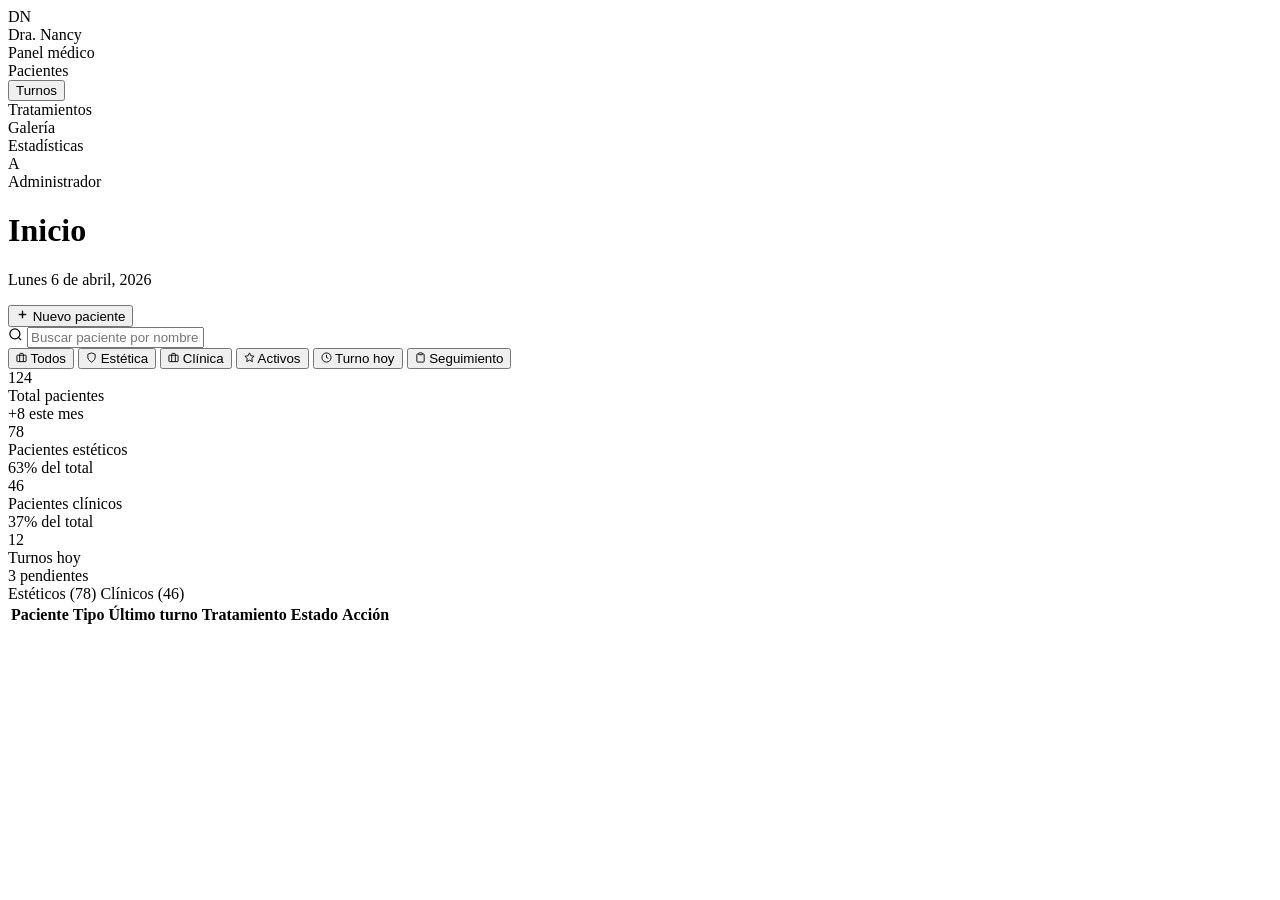
==== sistema_gestion/src/view/pages/dashboard.html @ cba055b1 "Add dashboard.html page to the project" ====
<!DOCTYPE html>
<html lang="es">
<head>
  <meta charset="UTF-8">
  <meta name="viewport" content="width=device-width, initial-scale=1.0">
  <title>Dashboard — Panel Médico</title>
  <link rel="preconnect" href="https://fonts.googleapis.com">
  <link href="https://fonts.googleapis.com/css2?family=Montserrat:wght@300;400;500;600&family=Cormorant+Garamond:ital,wght@0,300;1,300&display=swap" rel="stylesheet">
  <link rel="stylesheet" href="../../css/estilos.css">
  <script src="../../js/dashboard.js" defer></script>
</head>
<body class="dashboard-page">

<div class="dashboard-container">
  <aside class="sidebar">
    <div class="sidebar-top">
      <div class="sidebar-avatar">DN</div>
      <div class="sidebar-name">Dra. Nancy</div>
      <div class="sidebar-role">Panel médico</div>
    </div>

    <nav class="nav-section">
      <div class="nav-item" >
        <span class="nav-dot nav-dot-gold"></span>
        Pacientes
      </div>
      <button class="nav-item" onclick="window.location.href='turnos.html'">
        <span class="nav-dot"></span>
        Turnos
      </button>
      <div class="nav-item">
        <span class="nav-dot"></span>
        Tratamientos
      </div>
      <div class="nav-item">
        <span class="nav-dot"></span>
        Galería
      </div>
      <div class="nav-item">
        <span class="nav-dot"></span>
        Estadísticas
      </div>
    </nav>

    <div class="sidebar-footer">
      <div class="sidebar-user">
        <div class="sidebar-user-avatar">A</div>
        <span class="sidebar-user-name">Administrador</span>
      </div>
    </div>
  </aside>

  <main class="main">
    <div class="topbar">
      <div class="topbar-left">
        <h1>Inicio</h1>
        <p>Lunes 6 de abril, 2026</p>
      </div>
      <div class="topbar-right">
        <button class="btn-new" onclick="window.location.href='nueva-consulta.html'">
          <svg width="13" height="13" viewBox="0 0 24 24" fill="none" stroke="currentColor" stroke-width="2.5"><line x1="12" y1="5" x2="12" y2="19"/><line x1="5" y1="12" x2="19" y2="12"/></svg>
          Nuevo paciente
        </button>
      </div>
    </div>

    <div class="content">
      <div class="bottom-section">
        <div class="bottom-search">
          <svg width="15" height="15" viewBox="0 0 24 24" fill="none" stroke="currentColor" stroke-width="2"><circle cx="11" cy="11" r="8"/><line x1="21" y1="21" x2="16.65" y2="16.65"/></svg>
          <input type="text" id="searchInput" placeholder="Buscar paciente por nombre...">
        </div>
        <div class="filter-bar">
          <button class="filter-btn active">
            <svg width="11" height="11" viewBox="0 0 24 24" fill="none" stroke="currentColor" stroke-width="2"><rect x="2" y="7" width="20" height="14" rx="1"/><path d="M16 21V5a2 2 0 00-2-2h-4a2 2 0 00-2 2v16"/></svg>
            Todos
          </button>
          <button class="filter-btn">
            <svg width="11" height="11" viewBox="0 0 24 24" fill="none" stroke="currentColor" stroke-width="2"><path d="M12 22s8-4 8-10V5l-8-3-8 3v7c0 6 8 10 8 10z"/></svg>
            Estética
          </button>
          <button class="filter-btn">
            <svg width="11" height="11" viewBox="0 0 24 24" fill="none" stroke="currentColor" stroke-width="2"><rect x="2" y="7" width="20" height="14" rx="1"/><path d="M16 21V5a2 2 0 00-2-2h-4a2 2 0 00-2 2v16"/></svg>
            Clínica
          </button>
          <button class="filter-btn">
            <svg width="11" height="11" viewBox="0 0 24 24" fill="none" stroke="currentColor" stroke-width="2"><polygon points="12 2 15.09 8.26 22 9.27 17 14.14 18.18 21.02 12 17.77 5.82 21.02 7 14.14 2 9.27 8.91 8.26 12 2"/></svg>
            Activos
          </button>
          <button class="filter-btn">
            <svg width="11" height="11" viewBox="0 0 24 24" fill="none" stroke="currentColor" stroke-width="2"><circle cx="12" cy="12" r="10"/><polyline points="12 6 12 12 16 14"/></svg>
            Turno hoy
          </button>
          <button class="filter-btn">
            <svg width="11" height="11" viewBox="0 0 24 24" fill="none" stroke="currentColor" stroke-width="2"><path d="M16 4h2a2 2 0 0 1 2 2v14a2 2 0 0 1-2 2H6a2 2 0 0 1-2-2V6a2 2 0 0 1 2-2h2"/><rect x="8" y="2" width="8" height="4" rx="1" ry="1"/></svg>
            Seguimiento
          </button>
        </div>
      </div>

      <div class="stats-grid">
        <div class="stat-card">
          <div class="stat-num">124</div>
          <div class="stat-label">Total pacientes</div>
          <span class="stat-badge badge-rosa">+8 este mes</span>
        </div>
        <div class="stat-card">
          <div class="stat-num" style="color:var(--rosa-mid);">78</div>
          <div class="stat-label">Pacientes estéticos</div>
          <span class="stat-badge badge-rosa">63% del total</span>
        </div>
        <div class="stat-card">
          <div class="stat-num">46</div>
          <div class="stat-label">Pacientes clínicos</div>
          <span class="stat-badge badge-dorado">37% del total</span>
        </div>
        <div class="stat-card">
          <div class="stat-num">12</div>
          <div class="stat-label">Turnos hoy</div>
          <span class="stat-badge badge-rosa">3 pendientes</span>
        </div>
      </div>

      <div class="table-card">
        <div class="table-header">
          <div class="tab-group">
            <span class="tab active-rosa">Estéticos (78)</span>
            <span class="tab active-dorado">Clínicos (46)</span>
          </div>
        </div>

        <table>
          <thead>
            <tr>
              <th>Paciente</th>
              <th>Tipo</th>
              <th>Último turno</th>
              <th>Tratamiento</th>
              <th>Estado</th>
              <th>Acción</th>
            </tr>
          </thead>
          <tbody id="patientTableBody">
            <!-- Renderizado dinámico vía dashboard.js -->
          </tbody>
        </table>
        <div id="pagination" class="pagination-container"></div>
      </div>
    </div>
  </main>
</div>

</body>
</html>
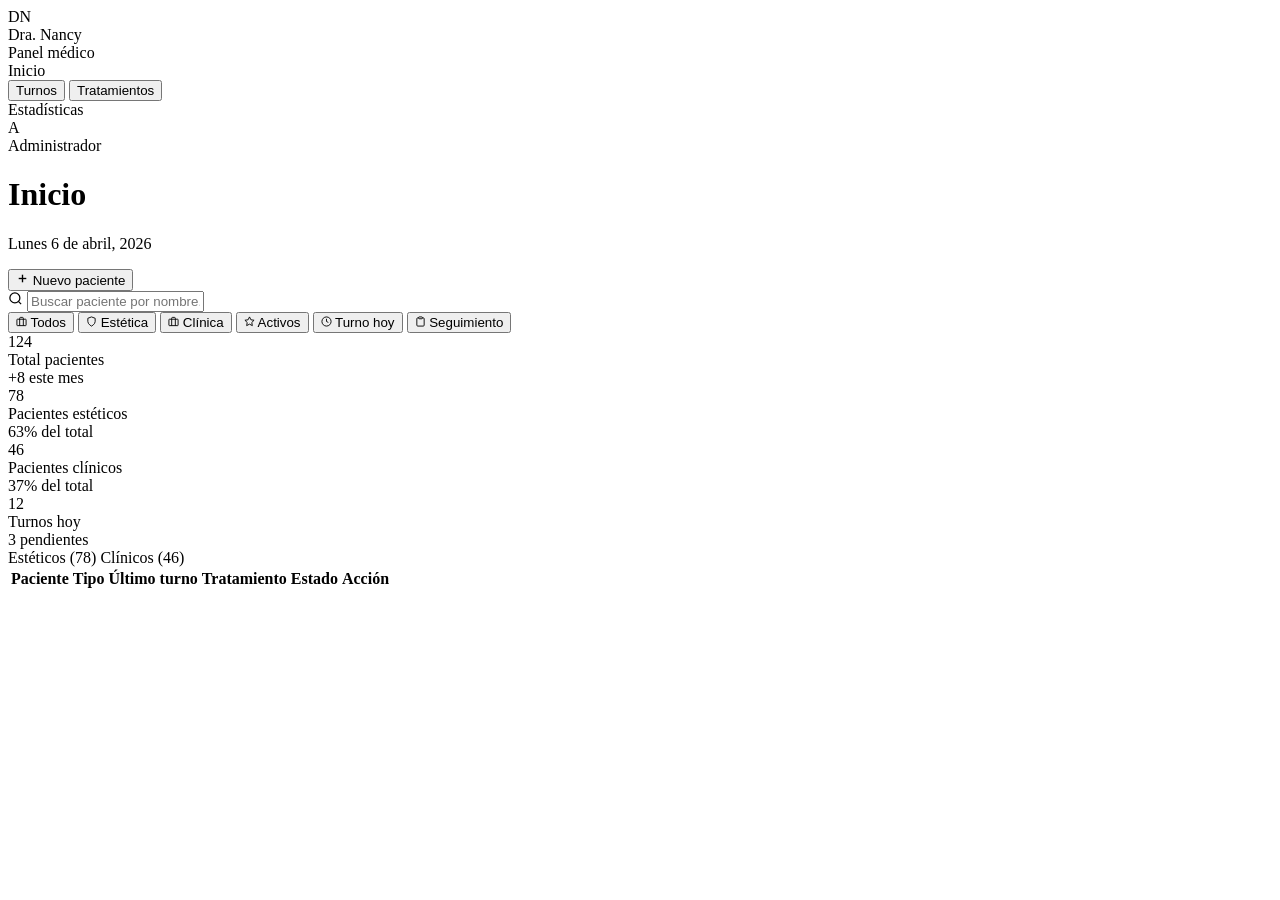
==== commit f8ab82c0: "feat: nueva ventana de tratamientos.html" ====
--- a/sistema_gestion/src/view/pages/dashboard.html
+++ b/sistema_gestion/src/view/pages/dashboard.html
@@ -6,8 +6,8 @@
   <title>Dashboard — Panel Médico</title>
   <link rel="preconnect" href="https://fonts.googleapis.com">
   <link href="https://fonts.googleapis.com/css2?family=Montserrat:wght@300;400;500;600&family=Cormorant+Garamond:ital,wght@0,300;1,300&display=swap" rel="stylesheet">
-  <link rel="stylesheet" href="../../css/estilos.css">
-  <script src="../../js/dashboard.js" defer></script>
+  <link rel="stylesheet" href="/css/estilos.css">
+  <script src="/js/dashboard.js" defer></script>
 </head>
 <body class="dashboard-page">
 
@@ -20,22 +20,22 @@
     </div>
 
     <nav class="nav-section">
-      <div class="nav-item" >
+      <div class="nav-item active">
         <span class="nav-dot nav-dot-gold"></span>
+        Inicio
+      </div>
+      <!-- <button class="nav-item" onclick="window.location.href='pacientes.html'">
+        <span class="nav-dot"></span>
         Pacientes
-      </div>
+      </button> -->
       <button class="nav-item" onclick="window.location.href='turnos.html'">
         <span class="nav-dot"></span>
         Turnos
       </button>
-      <div class="nav-item">
+      <button class="nav-item" onclick="window.location.href='tratamiento.html'">
         <span class="nav-dot"></span>
         Tratamientos
-      </div>
-      <div class="nav-item">
-        <span class="nav-dot"></span>
-        Galería
-      </div>
+      </button>
       <div class="nav-item">
         <span class="nav-dot"></span>
         Estadísticas
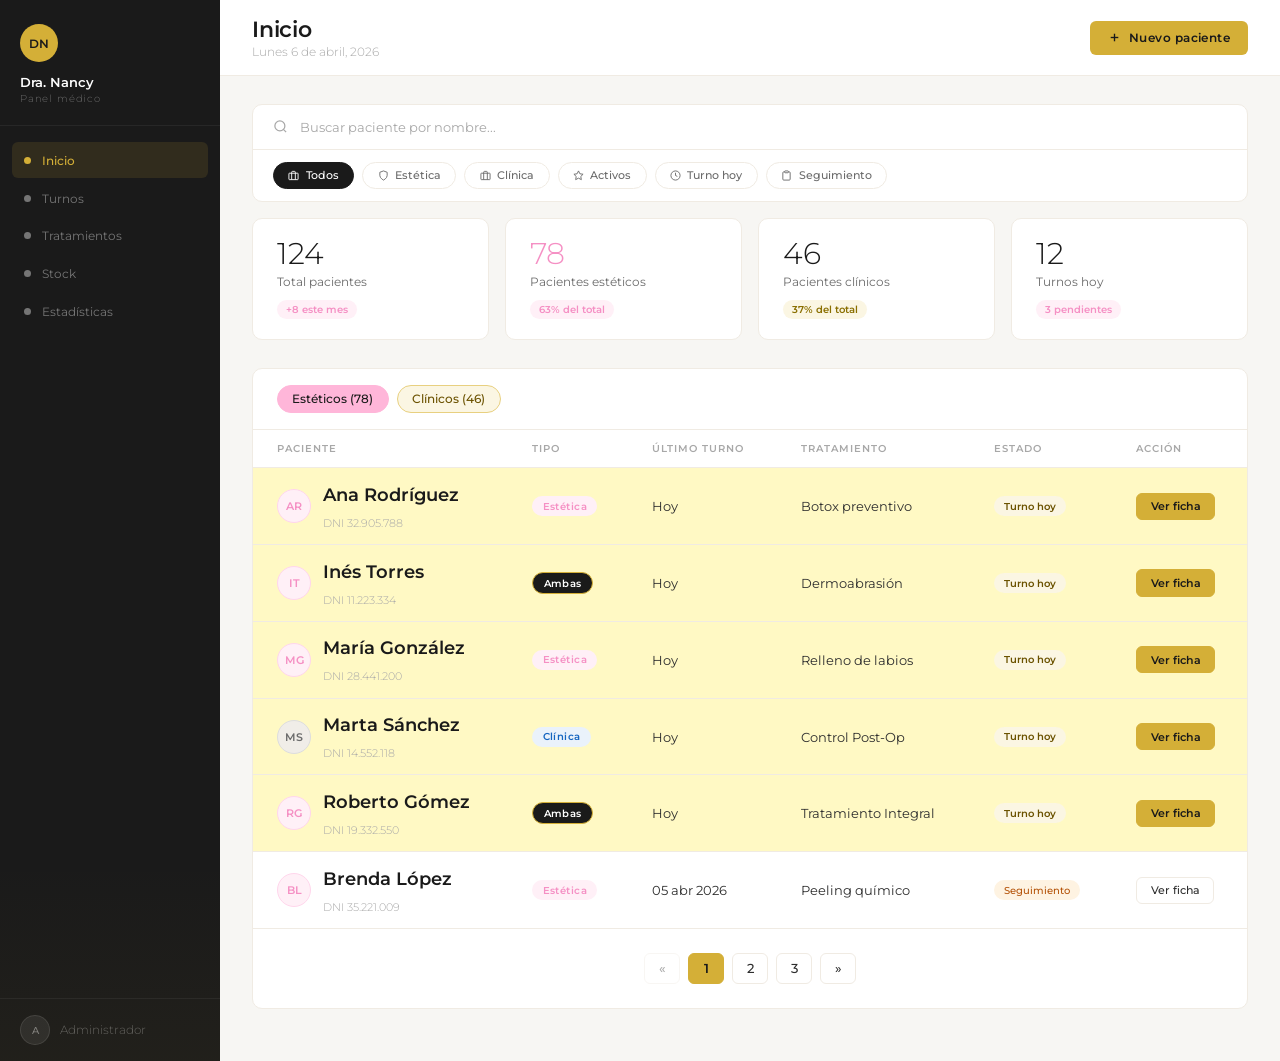
==== commit 8b35166b: "feat: nueva pagina stock y cambios menores" ====
--- a/sistema_gestion/src/view/pages/dashboard.html
+++ b/sistema_gestion/src/view/pages/dashboard.html
@@ -6,8 +6,8 @@
   <title>Dashboard — Panel Médico</title>
   <link rel="preconnect" href="https://fonts.googleapis.com">
   <link href="https://fonts.googleapis.com/css2?family=Montserrat:wght@300;400;500;600&family=Cormorant+Garamond:ital,wght@0,300;1,300&display=swap" rel="stylesheet">
-  <link rel="stylesheet" href="/css/estilos.css">
-  <script src="/js/dashboard.js" defer></script>
+  <link rel="stylesheet" href="../../../css/estilos.css">
+  <script src="../../../js/dashboard.js" defer></script>
 </head>
 <body class="dashboard-page">
 
@@ -35,6 +35,10 @@
       <button class="nav-item" onclick="window.location.href='tratamiento.html'">
         <span class="nav-dot"></span>
         Tratamientos
+      </button>
+      <button class="nav-item" onclick="window.location.href='stock.html'">
+        <span class="nav-dot"></span>
+        Stock
       </button>
       <div class="nav-item">
         <span class="nav-dot"></span>
--- a/sistema_gestion/css/estilos.css
+++ b/sistema_gestion/css/estilos.css
@@ -0,0 +1,1037 @@
+:root {
+  --rosa:#FFB6D9; --rosa-light:#FFD6EC; --rosa-pale:#FFF0F7; --rosa-mid:#F590C4;
+  --dorado:#D4AF37; --dorado-light:#E8D080; --dorado-pale:#FBF6E3;
+  --negro:#1A1A1A; --negro-mid:#2E2E2E;
+  --gris:#6B6B6B; --gris-light:#A8A8A8; --gris-bg:#F7F6F3;
+  --blanco:#FFFFFF; --crema:#FDFAF6; --borde:#F0EBE3; --borde-gris:#E8E4DF;
+  --mont:'Montserrat',sans-serif; --serif:'Cormorant Garamond',Georgia,serif;
+}
+*,*::before,*::after{box-sizing:border-box;margin:0;padding:0;}
+html,body{height:100%;font-family:var(--mont);}
+body{background:var(--gris-bg);}
+
+/* ── LOGIN VIEW ── */
+body.login-page{background:var(--blanco);}
+.login-container{display:flex;flex-direction:row;height:100vh;}
+.left{
+  width:42%; min-height:100vh;
+  background:var(--negro);
+  display:flex; flex-direction:column;
+  align-items:center; justify-content:center;
+  padding:3rem 3.5rem;
+  position:relative; overflow:hidden;
+}
+.left::before{
+  content:'';position:absolute;
+  top:-200px;right:-200px;
+  width:500px;height:500px;border-radius:50%;
+  background:radial-gradient(circle,rgba(212,175,55,0.07) 0%,transparent 70%);
+  pointer-events:none;
+}
+.left::after{
+  content:'';position:absolute;
+  bottom:-150px;left:-150px;
+  width:400px;height:400px;border-radius:50%;
+  background:radial-gradient(circle,rgba(255,182,217,0.05) 0%,transparent 70%);
+  pointer-events:none;
+}
+
+.logo-wrap{
+  width:80px;height:80px;border-radius:50%;
+  border:1.5px solid rgba(212,175,55,0.35);
+  display:flex;align-items:center;justify-content:center;
+  margin-bottom:2rem;
+  background:rgba(212,175,55,0.06);
+}
+.logo-initials{
+  font-family:var(--serif);font-size:2rem;font-weight:300;
+  color:var(--dorado);letter-spacing:0.04em;font-style:italic;
+}
+
+.left-name{
+  font-family:var(--mont);font-size:1.2rem;font-weight:600;
+  color:var(--blanco);letter-spacing:0.04em;
+  text-align:center;margin-bottom:0.6rem;
+}
+.left-sub{
+  font-size:0.65rem;font-weight:500;letter-spacing:0.28em;
+  text-transform:uppercase;color:var(--dorado);
+  text-align:center;margin-bottom:1.25rem;
+}
+.left-divider{width:40px;height:1px;background:rgba(212,175,55,0.4);margin:0 auto 2rem;}
+
+.left-desc{
+  font-size:0.82rem;font-weight:300;color:rgba(255,255,255,0.45);
+  text-align:center;line-height:1.75;max-width:280px;margin-bottom:2.5rem;
+}
+
+.feature-list{display:flex;flex-direction:column;gap:0.85rem;width:100%;max-width:280px;}
+.feature-item{
+  display:flex;align-items:center;gap:0.75rem;
+  font-size:0.76rem;font-weight:300;color:rgba(255,255,255,0.4);
+}
+.feature-dot{
+  width:6px;height:6px;border-radius:50%;
+  background:var(--dorado);flex-shrink:0;
+}
+
+.right{
+  flex:1;display:flex;align-items:center;justify-content:center;
+  padding:3rem 4rem;background:var(--blanco);
+}
+.form-wrap{width:100%;max-width:420px;}
+
+.form-title{
+  font-family:var(--mont);font-size:2.2rem;font-weight:600;
+  color:var(--negro);margin-bottom:0.5rem;letter-spacing:-0.02em;
+}
+.form-sub{
+  font-size:0.85rem;font-weight:300;color:var(--gris);
+  margin-bottom:2.5rem;line-height:1.6;
+}
+
+.field{margin-bottom:1.25rem;}
+.field label{
+  display:block;font-size:0.72rem;font-weight:600;
+  letter-spacing:0.08em;color:var(--negro-mid);
+  margin-bottom:0.5rem;text-transform:none;
+}
+.field-row{display:flex;align-items:center;justify-content:space-between;margin-bottom:0.5rem;}
+.field-row label{margin-bottom:0;}
+.field-row a{font-size:0.72rem;color:var(--dorado);text-decoration:none;font-weight:500;transition:opacity 0.2s;}
+.field-row a:hover{opacity:0.75;}
+
+.input-wrap{position:relative;}
+.input-wrap input{
+  width:100%;padding:0.85rem 1rem;
+  border:1.5px solid var(--borde);
+  background:var(--crema);
+  font-family:var(--mont);font-size:0.88rem;
+  color:var(--negro);outline:none;
+  border-radius:6px;
+  transition:border-color 0.2s,box-shadow 0.2s;
+}
+.input-wrap input:focus{
+  border-color:var(--dorado);
+  box-shadow:0 0 0 3px rgba(212,175,55,0.1);
+}
+.input-wrap input::placeholder{color:var(--gris-light);}
+.eye-btn{
+  position:absolute;right:0.85rem;top:50%;transform:translateY(-50%);
+  width:28px;height:28px;border-radius:50%;
+  background:var(--borde);border:none;cursor:pointer;
+  display:flex;align-items:center;justify-content:center;
+  color:var(--gris);transition:background 0.2s;
+}
+.eye-btn:hover{background:var(--rosa-pale);}
+
+.btn-login{
+  width:100%;padding:1rem;
+  background:var(--dorado);
+  border:none;border-radius:6px;
+  font-family:var(--mont);font-size:0.85rem;
+  font-weight:600;letter-spacing:0.1em;
+  color:var(--negro);cursor:pointer;
+  margin-top:0.5rem;
+  transition:background 0.2s,transform 0.15s,box-shadow 0.2s;
+}
+.btn-login:hover{
+  background:var(--dorado-light);
+  transform:translateY(-1px);
+  box-shadow:0 6px 20px rgba(212,175,55,0.3);
+}
+.btn-login:active{transform:translateY(0);}
+
+.form-footer{
+  text-align:center;
+  margin-top:1.5rem;
+  font-size:0.72rem;
+  color:var(--gris-light);
+  font-weight:300;
+  letter-spacing:0.04em;
+}
+.form-footer::before{
+  content:'';display:block;
+  width:20px;height:1px;background:var(--borde);
+  margin:0 auto 0.75rem;
+}
+
+@keyframes fadeUp{from{opacity:0;transform:translateY(18px);}to{opacity:1;transform:translateY(0);}}
+.logo-wrap  {animation:fadeUp 0.6s ease both;animation-delay:0.05s;}
+.left-name  {animation:fadeUp 0.6s ease both;animation-delay:0.1s;}
+.left-sub   {animation:fadeUp 0.6s ease both;animation-delay:0.15s;}
+.left-divider{animation:fadeUp 0.6s ease both;animation-delay:0.18s;}
+.left-desc  {animation:fadeUp 0.6s ease both;animation-delay:0.22s;}
+.feature-list{animation:fadeUp 0.6s ease both;animation-delay:0.28s;}
+.form-wrap  {animation:fadeUp 0.7s ease both;animation-delay:0.1s;}
+
+/* ── DASHBOARD VIEW ── */
+body.dashboard-page{background:var(--gris-bg);}
+.dashboard-container{display:flex;flex-direction:row;min-height:100vh;}
+.sidebar{
+  width:220px;min-height:100vh;
+  background:var(--negro);
+  display:flex;flex-direction:column;
+  padding:0;flex-shrink:0;
+  position:relative;overflow:hidden;
+}
+.sidebar::after{
+  content:'';position:absolute;bottom:0;left:0;right:0;height:200px;
+  background:linear-gradient(to top,rgba(212,175,55,0.04),transparent);
+  pointer-events:none;
+}
+
+.sidebar-top{
+  padding:1.5rem 1.25rem 1.25rem;
+  border-bottom:1px solid rgba(255,255,255,0.06);
+  margin-bottom:0.5rem;
+}
+.sidebar-avatar{
+  width:38px;height:38px;border-radius:50%;
+  background:var(--dorado);
+  display:flex;align-items:center;justify-content:center;
+  font-family:var(--mont);font-size:0.75rem;font-weight:600;
+  color:var(--negro);margin-bottom:0.75rem;
+  flex-shrink:0;
+}
+.sidebar-name{font-size:0.82rem;font-weight:600;color:var(--blanco);margin-bottom:0.15rem;}
+.sidebar-role{font-size:0.65rem;font-weight:300;color:rgba(255,255,255,0.35);letter-spacing:0.08em;}
+
+.nav-section{padding:0.5rem 0.75rem;flex:1;}
+.nav-item{
+  display:flex;align-items:center;gap:0.7rem;
+  width:100%;padding:0.65rem 0.75rem;
+  border-radius:6px;border:none;background:transparent;
+  font-family:var(--mont);font-size:0.78rem;font-weight:400;
+  color:rgba(255,255,255,0.4);
+  text-decoration:none;cursor:pointer;text-align:left;
+  transition:background 0.2s,color 0.2s;
+  margin-bottom:2px;
+  user-select:none;
+}
+.nav-item:hover{background:rgba(255,255,255,0.05);color:rgba(255,255,255,0.7);}
+.nav-item.active{
+  background:rgba(212,175,55,0.12);
+  color:var(--dorado);font-weight:500;
+}
+.nav-dot{width:7px;height:7px;border-radius:50%;background:currentColor;flex-shrink:0;}
+.nav-dot-gold{background:var(--dorado);}
+
+.sidebar-footer{
+  padding:1rem 1.25rem;
+  border-top:1px solid rgba(255,255,255,0.06);
+}
+.sidebar-user{display:flex;align-items:center;gap:0.65rem;}
+.sidebar-user-avatar{
+  width:30px;height:30px;border-radius:50%;
+  background:rgba(255,255,255,0.08);
+  border:1px solid rgba(255,255,255,0.1);
+  display:flex;align-items:center;justify-content:center;
+  font-size:0.62rem;font-weight:500;color:rgba(255,255,255,0.4);
+}
+.sidebar-user-name{font-size:0.72rem;color:rgba(255,255,255,0.3);font-weight:300;}
+
+.main{flex:1;display:flex;flex-direction:column;min-height:100vh;overflow:hidden;}
+
+.topbar{
+  background:var(--blanco);
+  border-bottom:1px solid var(--borde);
+  padding:1rem 2rem;
+  display:flex;align-items:center;justify-content:space-between;
+  flex-shrink:0;
+}
+.topbar-left h1{font-size:1.35rem;font-weight:600;color:var(--negro);letter-spacing:-0.01em;}
+.topbar-left p{font-size:0.75rem;font-weight:300;color:var(--gris-light);margin-top:0.15rem;}
+
+.topbar-right{display:flex;align-items:center;gap:0.75rem;}
+
+.search-wrap{
+  position:relative;display:flex;align-items:center;
+}
+.search-wrap input{
+  padding:0.55rem 1rem 0.55rem 2.25rem;
+  border:1.5px solid var(--borde);background:var(--crema);
+  font-family:var(--mont);font-size:0.78rem;color:var(--negro);
+  border-radius:6px;outline:none;width:220px;
+  transition:border-color 0.2s;
+}
+.search-wrap input:focus{border-color:var(--dorado);}
+.search-wrap input::placeholder{color:var(--gris-light);}
+.search-icon{position:absolute;left:0.75rem;color:var(--gris-light);}
+
+.btn-new{
+  display:flex;align-items:center;gap:0.5rem;
+  background:var(--dorado);color:var(--negro);
+  border:none;border-radius:6px;
+  font-family:var(--mont);font-size:0.75rem;font-weight:600;
+  padding:0.6rem 1.1rem;cursor:pointer;
+  letter-spacing:0.04em;
+  transition:background 0.2s,transform 0.15s;
+  white-space:nowrap;
+}
+.btn-new:hover{background:var(--dorado-light);transform:translateY(-1px);}
+
+.content{padding:1.75rem 2rem;flex:1;overflow-y:auto;}
+
+.stats-grid{
+  display:grid;grid-template-columns:repeat(4,1fr);
+  gap:1rem;margin-bottom:1.75rem;
+}
+.stat-card{
+  background:var(--blanco);border:1px solid var(--borde);
+  border-radius:10px;padding:1.25rem 1.5rem;
+  transition:box-shadow 0.2s;
+}
+.stat-card:hover{box-shadow:0 4px 16px rgba(26,26,26,0.07);}
+.stat-num{
+  font-family:var(--mont);font-size:1.9rem;font-weight:300;
+  color:var(--negro);line-height:1;margin-bottom:0.35rem;
+}
+.stat-label{font-size:0.72rem;font-weight:400;color:var(--gris);margin-bottom:0.6rem;}
+.stat-badge{
+  display:inline-flex;align-items:center;
+  font-size:0.62rem;font-weight:600;
+  padding:0.2rem 0.55rem;border-radius:20px;
+  white-space:nowrap;
+}
+.badge-rosa{background:var(--rosa-pale);color:var(--rosa-mid);}
+.badge-dorado{background:var(--dorado-pale);color:#8a6f00;}
+.badge-verde{background:#edf7ed;color:#2e7d32;}
+
+.table-card{
+  background:var(--blanco);border:1px solid var(--borde);
+  border-radius:10px;overflow:hidden;margin-bottom:1.5rem;
+  display: flex; flex-direction: column; min-height: 640px;
+}
+
+.table-header{
+  display:flex;align-items:center;justify-content:space-between;
+  padding:1rem 1.5rem;border-bottom:1px solid var(--borde);
+}
+.tab-group{display:flex;gap:0.5rem;}
+.tab{
+  padding:0.4rem 0.9rem;border-radius:20px;
+  font-size:0.72rem;font-weight:500;
+  cursor:pointer;transition:background 0.2s,color 0.2s;
+  border:1.5px solid transparent;
+}
+.tab.active-rosa{background:var(--rosa);color:var(--negro);border-color:var(--rosa);}
+.tab.active-dorado{background:var(--dorado-pale);color:#6b5200;border-color:var(--dorado-light);}
+.tab:not(.active-rosa):not(.active-dorado){background:var(--crema);color:var(--gris);border-color:var(--borde);}
+.tab:hover:not(.active-rosa):not(.active-dorado){background:var(--borde);}
+
+.sort-btn{
+  display:flex;align-items:center;gap:0.4rem;
+  font-size:0.72rem;color:var(--gris);
+  background:none;border:1.5px solid var(--borde);
+  border-radius:6px;padding:0.35rem 0.75rem;
+  cursor:pointer;font-family:var(--mont);
+  transition:border-color 0.2s;
+}
+.sort-btn:hover{border-color:var(--dorado);}
+
+table{width:100%;border-collapse:collapse;}
+thead tr{border-bottom:1px solid var(--borde);}
+thead th{
+  padding:0.75rem 1.5rem;
+  text-align:left;font-size:0.65rem;font-weight:600;
+  letter-spacing:0.1em;text-transform:uppercase;
+  color:var(--gris-light);
+}
+tbody tr{
+  border-bottom:1px solid var(--borde);
+  transition:background 0.15s;cursor:pointer;
+}
+tbody tr:last-child{border-bottom:none;}
+tbody tr:hover, .patient-row:hover{background:var(--crema);}
+.patient-row:focus{outline: 2px solid var(--dorado); background: var(--crema);}
+.highlight-row { background-color: #FFF9C4 !important; }
+.highlight-row:hover { background-color: #FFF176 !important; }
+td{padding:0.9rem 1.5rem;font-size:0.82rem;color:var(--negro-mid);}
+
+.patient-cell{display:flex;align-items:center;gap:0.75rem;}
+.patient-avatar{
+  width:34px;height:34px;border-radius:50%;
+  background:var(--rosa-pale);border:1.5px solid var(--rosa-light);
+  display:flex;align-items:center;justify-content:center;
+  font-size:0.68rem;font-weight:600;color:var(--rosa-mid);
+  flex-shrink:0;
+}
+.patient-avatar.gray{background:#f0ede8;border-color:#ddd;color:var(--gris);}
+.patient-name{font-weight:500;color:var(--negro);font-size:0.85rem;display:block;margin-bottom:0.1rem;}
+.patient-sub{font-size:0.7rem;color:var(--gris-light);font-weight:300;}
+
+.tipo-badge{
+  display:inline-block;padding:0.22rem 0.65rem;
+  border-radius:20px;font-size:0.65rem;font-weight:600;
+  letter-spacing:0.04em;
+}
+.tipo-estetica{background:var(--rosa-pale);color:var(--rosa-mid);}
+.tipo-clinica{background:#eaf2fb;color:#1565c0;}
+.tipo-ambas{background:var(--negro);color:var(--blanco);border:1px solid var(--dorado);}
+
+.estado-badge{
+  display:inline-block;padding:0.22rem 0.65rem;
+  border-radius:20px;font-size:0.65rem;font-weight:500;
+}
+.estado-activa{background:#edf7ed;color:#2e7d32;}
+.estado-seguimiento{background:#fef3e2;color:#b45309;}
+.estado-hoy{background:var(--dorado-pale);color:#6b5200;font-weight:600;}
+
+.btn-ver{
+  padding:0.35rem 0.85rem;border:1.5px solid var(--borde);
+  background:transparent;border-radius:6px;
+  font-family:var(--mont);font-size:0.7rem;font-weight:500;
+  color:var(--negro-mid);cursor:pointer;
+  transition:border-color 0.2s,background 0.2s;
+}
+.btn-ver:hover{border-color:var(--dorado);background:var(--dorado-pale);}
+.btn-ver.highlight{
+  background:var(--dorado);border-color:var(--dorado);
+  color:var(--negro);font-weight:600;
+}
+.btn-ver.highlight:hover{background:var(--dorado-light);}
+
+.bottom-section{
+  background:var(--blanco);border:1px solid var(--borde);
+  border-radius:10px;overflow:hidden;
+  margin-bottom:1rem;
+}
+
+.bottom-search{
+  padding:0.85rem 1.25rem;border-bottom:1px solid var(--borde);
+  display:flex;align-items:center;gap:0.75rem;
+  color:var(--gris-light);
+}
+.bottom-search input{
+  flex:1;border:none;background:transparent;
+  font-family:var(--mont);font-size:0.82rem;color:var(--negro);
+  outline:none;
+}
+.bottom-search input::placeholder{color:var(--gris-light);}
+.filter-bar{
+  padding:0.75rem 1.25rem;
+  display:flex;gap:0.5rem;
+}
+.filter-btn{
+  display:flex;align-items:center;gap:0.4rem;
+  padding:0.35rem 0.9rem;border-radius:20px;
+  font-size:0.7rem;font-weight:500;
+  cursor:pointer;border:1.5px solid var(--borde);
+  background:transparent;color:var(--gris);
+  font-family:var(--mont);
+  transition:background 0.2s,border-color 0.2s,color 0.2s;
+}
+.filter-btn.active{background:var(--negro);border-color:var(--negro);color:var(--blanco);}
+.filter-btn:not(.active):hover{border-color:var(--gris);color:var(--negro);}
+
+.pagination-container {
+  display: flex;
+  justify-content: center;
+  gap: 0.5rem;
+  padding: 1.5rem;
+  border-top: 1px solid var(--borde);
+  margin-top: auto;
+}
+.pagination-container button {
+  min-width: 36px;
+  padding: 0.4rem 0.6rem;
+  border: 1px solid var(--borde);
+  background: var(--blanco);
+  color: var(--negro-mid);
+  border-radius: 6px;
+  cursor: pointer;
+  font-family: var(--mont);
+  font-size: 0.82rem;
+  font-weight: 500;
+  transition: all 0.2s;
+}
+.pagination-container button:hover:not(:disabled) {
+  border-color: var(--dorado);
+  background: var(--dorado-pale);
+}
+.pagination-container button.active {
+  background: var(--dorado);
+  color: var(--negro);
+  border-color: var(--dorado);
+  font-weight: 600;
+}
+.pagination-container button:disabled {
+  opacity: 0.4;
+  cursor: not-allowed;
+}
+
+/* ── PATIENT VIEW ── */
+body.patient-page{background:var(--gris-bg);}
+.patient-page{flex-direction:column;}
+
+.patient-topbar{
+  background:var(--blanco);border-bottom:1px solid var(--borde);
+  padding:0.85rem 2rem;
+  display:flex;align-items:center;justify-content:space-between;
+  position:sticky;top:0;z-index:50;
+}
+.breadcrumb{display:flex;align-items:center;gap:0.5rem;font-size:0.8rem;}
+.breadcrumb a{
+  color:var(--gris);text-decoration:none;
+  display:flex;align-items:center;gap:0.35rem;
+  transition:color 0.2s;cursor:pointer;
+}
+.breadcrumb a:hover{color:var(--negro);}
+.breadcrumb-sep{color:var(--gris-light);}
+.breadcrumb-current{color:var(--negro);font-weight:500;}
+.topbar-actions{display:flex;align-items:center;gap:0.65rem;}
+.btn-edit{
+  padding:0.5rem 1rem;border:1.5px solid var(--borde);
+  background:transparent;border-radius:6px;
+  font-family:var(--mont);font-size:0.75rem;font-weight:500;
+  color:var(--negro-mid);cursor:pointer;
+  transition:border-color 0.2s,background 0.2s;
+}
+.btn-edit:hover{border-color:var(--gris);background:var(--crema);}
+.btn-turno{
+  display:flex;align-items:center;gap:0.5rem;
+  padding:0.5rem 1rem;background:var(--dorado);
+  border:none;border-radius:6px;
+  font-family:var(--mont);font-size:0.75rem;font-weight:600;
+  color:var(--negro);cursor:pointer;
+  transition:background 0.2s,transform 0.15s;
+}
+.btn-turno:hover{background:var(--dorado-light);transform:translateY(-1px);}
+
+.patient-layout{display:grid;grid-template-columns:270px 1fr;min-height:calc(100vh - 57px);}
+
+.patient-sidebar{
+  background:var(--blanco);border-right:1px solid var(--borde);
+  padding:2rem 1.5rem;
+  display:flex;flex-direction:column;gap:0;
+  overflow-y:auto;
+}
+.patient-avatar-wrap{
+  width:80px;height:80px;border-radius:50%;
+  background:var(--rosa-pale);border:2px solid var(--rosa-light);
+  display:flex;align-items:center;justify-content:center;
+  font-family:var(--mont);font-size:1.3rem;font-weight:600;
+  color:var(--rosa-mid);margin-bottom:1rem;
+}
+.patient-name{
+  font-size:1.15rem;font-weight:600;color:var(--negro);
+  margin-bottom:0.5rem;
+}
+.patient-type-badge{
+  display:inline-block;padding:0.25rem 0.75rem;
+  border-radius:20px;font-size:0.68rem;font-weight:600;
+  background:var(--rosa-pale);color:var(--rosa-mid);
+  margin-bottom:1.5rem;
+}
+
+.info-list{
+  display:flex;flex-direction:column;gap:0.75rem;
+}
+.info-row{
+  display:flex;align-items:flex-start;gap:0.5rem;
+  padding:0.6rem 0.85rem;
+  background:var(--crema);border-radius:6px;
+  border:1px solid var(--borde);
+}
+.info-key{font-size:0.7rem;color:var(--gris-light);font-weight:400;min-width:75px;flex-shrink:0;}
+.info-val{font-size:0.78rem;color:var(--negro);font-weight:500;}
+
+.patient-content{padding:1.75rem 2rem;overflow-y:auto;}
+
+.tabs{
+  display:flex;gap:0;border-bottom:2px solid var(--borde);
+  margin-bottom:1.75rem;
+}
+.tab-btn{
+  padding:0.65rem 1.25rem;
+  font-family:var(--mont);font-size:0.78rem;font-weight:500;
+  color:var(--gris);background:transparent;border:none;
+  cursor:pointer;border-bottom:2px solid transparent;
+  margin-bottom:-2px;transition:color 0.2s,border-color 0.2s;
+}
+.tab-btn.active{color:var(--negro);border-bottom-color:var(--dorado);}
+.tab-btn:hover:not(.active){color:var(--negro-mid);}
+
+.section-block{
+  background:var(--blanco);border:1px solid var(--borde);
+  border-radius:10px;padding:1.25rem 1.5rem;
+  margin-bottom:1.5rem;
+}
+.section-header{
+  display:flex;align-items:center;justify-content:space-between;
+  margin-bottom:1rem;
+}
+.section-title{font-size:0.9rem;font-weight:600;color:var(--negro);}
+.btn-link{
+  font-size:0.72rem;color:var(--dorado);font-weight:500;
+  background:none;border:none;cursor:pointer;
+  text-decoration:none;transition:opacity 0.2s;
+  font-family:var(--mont);
+}
+.btn-link:hover{opacity:0.7;}
+.notas-text{font-size:0.82rem;color:var(--gris);line-height:1.75;font-weight:300;}
+
+.gallery-grid{display:grid;grid-template-columns:1fr 1fr;gap:1rem;}
+.gallery-item{border-radius:8px;overflow:hidden;border:1px solid var(--borde);}
+.gallery-photos{display:grid;grid-template-columns:1fr 1fr;height:140px;}
+.gallery-photo{
+  background:var(--gris-bg);
+  display:flex;align-items:center;justify-content:center;
+  overflow:hidden;
+}
+.gallery-photo img{width:100%;height:100%;object-fit:cover;}
+.gallery-photo-placeholder{
+  display:flex;flex-direction:column;align-items:center;justify-content:center;
+  gap:0.4rem;color:var(--gris-light);font-size:0.65rem;letter-spacing:0.08em;
+  text-transform:uppercase;
+}
+.gallery-caption{
+  padding:0.6rem 0.85rem;border-top:1px solid var(--borde);
+}
+.gallery-caption-title{font-size:0.78rem;font-weight:600;color:var(--negro);}
+.gallery-caption-date{font-size:0.68rem;color:var(--gris-light);margin-top:0.1rem;}
+
+.historial-header{
+  display:flex;align-items:center;justify-content:space-between;
+  margin-bottom:1rem;
+}
+.historial-count{font-size:0.72rem;color:var(--gris-light);font-weight:300;}
+.historial-item{
+  display:flex;align-items:center;justify-content:space-between;
+  padding:0.75rem 0;border-bottom:1px solid var(--borde);
+}
+.historial-item:last-child{border-bottom:none;}
+.historial-dot{
+  width:8px;height:8px;border-radius:50%;
+  background:var(--dorado);flex-shrink:0;margin-right:0.85rem;
+}
+.historial-name{font-size:0.82rem;font-weight:500;color:var(--negro);}
+.historial-meta{font-size:0.7rem;color:var(--gris-light);margin-top:0.1rem;}
+.historial-estado{
+  padding:0.2rem 0.6rem;border-radius:20px;
+  font-size:0.62rem;font-weight:600;
+  background:#edf7ed;color:#2e7d32;
+}
+
+.historia-header{
+  display:flex;align-items:center;gap:0.5rem;
+}
+.historia-icon{color:var(--dorado);}
+.consulta-entry{
+  border:1px solid var(--borde);border-radius:8px;
+  overflow:hidden;margin-bottom:1rem;
+}
+.consulta-date-bar{
+  padding:0.6rem 1rem;
+  display:flex;align-items:center;justify-content:space-between;
+  border-bottom:1px solid var(--borde);
+  background:var(--crema);
+}
+.consulta-date{
+  display:flex;align-items:center;gap:0.5rem;
+  font-size:0.78rem;font-weight:600;color:var(--negro);
+}
+.consulta-dx{font-size:0.72rem;color:var(--rosa-mid);font-weight:500;}
+.consulta-dx-dorado{color:var(--dorado);}
+.consulta-body{padding:1rem;}
+.consulta-field{
+  font-size:0.78rem;color:var(--gris);
+  margin-bottom:0.35rem;line-height:1.5;
+}
+.consulta-field strong{color:var(--negro-mid);font-weight:500;}
+.consulta-photos{
+  display:flex;gap:0.5rem;margin-top:0.85rem;
+}
+.consulta-photo{
+  width:68px;height:68px;border-radius:6px;
+  background:var(--gris-bg);border:1px solid var(--borde);
+  overflow:hidden;flex-shrink:0;
+}
+.consulta-photo img{width:100%;height:100%;object-fit:cover;}
+
+/* ── CONSULTA VIEW ── */
+body.consulta-page{background:var(--gris-bg);}
+
+.consulta-topbar{
+  background:var(--blanco);border-bottom:1px solid var(--borde);
+  padding:0.85rem 2rem;
+  display:flex;align-items:center;justify-content:center;
+  position:sticky;top:0;z-index:50;
+}
+.back-btn{
+  position:absolute;left:2rem;
+  display:flex;align-items:center;gap:0.4rem;
+  font-size:0.78rem;color:var(--gris);
+  background:none;border:none;cursor:pointer;
+  font-family:var(--mont);
+  transition:color 0.2s;
+  text-decoration:none;
+}
+.back-btn:hover{color:var(--negro);}
+.topbar-title{font-size:0.9rem;font-weight:600;color:var(--negro);letter-spacing:0.02em;}
+.topbar-title span{
+  display:block;width:30px;height:1.5px;
+  background:var(--dorado);margin:4px auto 0;
+}
+
+.consulta-content{
+  max-width:900px;margin:0 auto;
+  padding:2rem 2rem 4rem;
+}
+
+.patient-chip{
+  display:flex;align-items:center;gap:1rem;
+  background:var(--blanco);border:1px solid var(--borde);
+  border-radius:10px;padding:1rem 1.25rem;
+  margin-bottom:2rem;
+}
+.patient-chip-avatar{
+  width:48px;height:48px;border-radius:50%;
+  background:var(--rosa-pale);border:2px solid var(--rosa-light);
+  display:flex;align-items:center;justify-content:center;
+  font-size:0.9rem;font-weight:600;color:var(--rosa-mid);
+  flex-shrink:0;
+}
+.patient-chip-name{font-size:0.95rem;font-weight:600;color:var(--negro);}
+.patient-chip-sub{font-size:0.72rem;color:var(--gris-light);margin-top:0.15rem;font-weight:300;}
+
+.form-section{margin-bottom:2rem;}
+.form-section-title{
+  font-size:0.72rem;font-weight:600;letter-spacing:0.1em;
+  text-transform:uppercase;color:var(--negro-mid);
+  margin-bottom:0.85rem;
+}
+
+.tipo-grid{display:grid;grid-template-columns:1fr 1fr;gap:0.75rem;}
+.tipo-option{
+  display:flex;align-items:center;gap:0.85rem;
+  padding:1rem 1.25rem;
+  border:2px solid var(--borde);border-radius:8px;
+  cursor:pointer;background:var(--blanco);
+  transition:border-color 0.2s,background 0.2s;
+  user-select:none;
+}
+.tipo-option:hover{border-color:var(--borde-gris);background:var(--crema);}
+.tipo-option.selected-dorado{
+  border-color:var(--dorado);
+  background:var(--dorado-pale);
+}
+.tipo-option.selected-rosa{
+  border-color:var(--rosa);
+  background:var(--rosa-pale);
+}
+.tipo-icon{
+  width:34px;height:34px;border-radius:6px;flex-shrink:0;
+  display:flex;align-items:center;justify-content:center;
+}
+.tipo-icon-dorado{background:rgba(212,175,55,0.12);color:var(--dorado);}
+.tipo-icon-rosa{background:rgba(255,182,217,0.2);color:var(--rosa-mid);}
+.tipo-label{font-size:0.85rem;font-weight:600;color:var(--negro);}
+.tipo-sub{font-size:0.7rem;color:var(--gris-light);font-weight:300;margin-top:0.1rem;}
+
+.fields-grid{display:flex;flex-direction:column;gap:1.1rem;}
+.form-field{display:flex;flex-direction:column;gap:0.45rem;}
+.form-field label{
+  font-size:0.72rem;font-weight:600;
+  color:var(--negro-mid);letter-spacing:0.06em;
+}
+.form-field input,.form-field textarea{
+  padding:0.8rem 1rem;
+  border:1.5px solid var(--borde);
+  background:var(--crema);
+  font-family:var(--mont);font-size:0.85rem;
+  color:var(--negro);outline:none;border-radius:7px;
+  transition:border-color 0.2s,box-shadow 0.2s;
+  resize:none;
+}
+.form-field input:focus,.form-field textarea:focus{
+  border-color:var(--dorado);
+  box-shadow:0 0 0 3px rgba(212,175,55,0.1);
+  background:var(--blanco);
+}
+.form-field input::placeholder,.form-field textarea::placeholder{color:var(--gris-light);}
+.form-field textarea{height:90px;line-height:1.6;}
+
+.upload-zone{
+  border:2px dashed var(--rosa-light);
+  border-radius:10px;background:var(--rosa-pale);
+  padding:2.5rem 1.5rem;
+  display:flex;flex-direction:column;align-items:center;justify-content:center;
+  gap:0.6rem;cursor:pointer;
+  transition:border-color 0.2s,background 0.2s;
+  min-height:120px;
+}
+.upload-zone:hover{border-color:var(--rosa);background:#fff5fa;}
+.upload-icon{color:var(--rosa-mid);}
+.upload-text{font-size:0.82rem;color:var(--gris);font-weight:300;}
+.upload-text strong{color:var(--rosa-mid);font-weight:500;}
+
+.photo-previews{display:flex;gap:0.6rem;margin-top:0.85rem;flex-wrap:wrap;}
+.photo-thumb{
+  width:72px;height:72px;border-radius:8px;
+  border:1.5px solid var(--borde);
+  overflow:hidden;flex-shrink:0;
+  position:relative;
+}
+.photo-thumb-inner{
+  width:100%;height:100%;
+  display:flex;align-items:center;justify-content:center;
+  position:relative;
+}
+
+.form-actions{
+  display:flex;align-items:center;justify-content:flex-end;
+  gap:0.75rem;
+  padding-top:1.5rem;
+  border-top:1px solid var(--borde);
+  margin-top:0.5rem;
+}
+.btn-cancel{
+  padding:0.7rem 1.4rem;border:1.5px solid var(--borde);
+  background:transparent;border-radius:7px;
+  font-family:var(--mont);font-size:0.78rem;font-weight:500;
+  color:var(--gris);cursor:pointer;
+  transition:border-color 0.2s,color 0.2s;
+}
+.btn-cancel:hover{border-color:var(--gris);color:var(--negro);}
+.btn-save{
+  padding:0.7rem 1.75rem;background:var(--dorado);
+  border:none;border-radius:7px;
+  font-family:var(--mont);font-size:0.78rem;font-weight:600;
+  color:var(--negro);cursor:pointer;
+  letter-spacing:0.06em;
+  transition:background 0.2s,transform 0.15s,box-shadow 0.2s;
+}
+.btn-save:hover{
+  background:var(--dorado-light);
+  transform:translateY(-1px);
+  box-shadow:0 6px 18px rgba(212,175,55,0.3);
+}
+
+.form-card{
+  background:var(--blanco);border:1px solid var(--borde);
+  border-radius:12px;padding:1.75rem 2rem;
+  margin-bottom:1.25rem;
+}
+.form-card-title{
+  font-size:0.82rem;font-weight:600;color:var(--negro);
+  letter-spacing:0.02em;margin-bottom:1.25rem;
+  padding-bottom:0.85rem;border-bottom:1px solid var(--borde);
+  display:flex;align-items:center;gap:0.6rem;
+}
+.card-title-icon{color:var(--dorado);}
+
+/* ── TURNOS / CALENDAR VIEW ── */
+.cal-topbar{
+  display:flex;align-items:center;justify-content:space-between;
+  background:var(--blanco);border-bottom:1px solid var(--borde);
+  padding:1rem 2rem;flex-shrink:0;flex-wrap:wrap;gap:0.75rem;
+}
+.cal-topbar-left{display:flex;align-items:center;gap:1rem;}
+.cal-topbar-right{display:flex;align-items:center;gap:1rem;flex-wrap:wrap;}
+.cal-nav{display:flex;align-items:center;gap:0.4rem;}
+.cal-nav-btn{
+  width:30px;height:30px;border-radius:6px;
+  border:1.5px solid var(--borde);background:transparent;
+  display:flex;align-items:center;justify-content:center;
+  cursor:pointer;color:var(--gris);font-size:1rem;line-height:1;
+  transition:border-color 0.2s,color 0.2s;font-family:var(--mont);
+}
+.cal-nav-btn:hover{border-color:var(--dorado);color:var(--negro);}
+.cal-title{font-size:1rem;font-weight:600;color:var(--negro);min-width:180px;text-align:center;}
+.btn-hoy{
+  padding:0.4rem 0.9rem;border:1.5px solid var(--borde);
+  border-radius:6px;background:transparent;
+  font-family:var(--mont);font-size:0.73rem;font-weight:500;
+  color:var(--negro-mid);cursor:pointer;
+  transition:border-color 0.2s,background 0.2s;
+}
+.btn-hoy:hover{border-color:var(--dorado);background:var(--dorado-pale);}
+.cal-view-toggle{display:flex;border:1.5px solid var(--borde);border-radius:7px;overflow:hidden;}
+.cal-view-btn{
+  padding:0.4rem 0.9rem;
+  font-family:var(--mont);font-size:0.73rem;font-weight:500;
+  background:transparent;border:none;cursor:pointer;
+  color:var(--gris);transition:background 0.2s,color 0.2s;
+}
+.cal-view-btn.active{background:var(--dorado);color:var(--negro);font-weight:600;}
+.cal-legend{display:flex;align-items:center;gap:0.9rem;}
+.cal-legend-item{display:flex;align-items:center;gap:0.35rem;font-size:0.7rem;color:var(--gris);}
+.cal-legend-dot{width:10px;height:10px;border-radius:3px;flex-shrink:0;}
+.legend-estetica{background:var(--rosa);}
+.legend-clinica{background:#90caf9;}
+.legend-bloqueado{background:#c8c8c8;}
+.btn-nuevo-turno{
+  display:flex;align-items:center;gap:0.45rem;
+  background:var(--dorado);color:var(--negro);
+  border:none;border-radius:6px;
+  font-family:var(--mont);font-size:0.73rem;font-weight:600;
+  padding:0.5rem 1rem;cursor:pointer;
+  transition:background 0.2s,transform 0.15s;
+}
+.btn-nuevo-turno:hover{background:var(--dorado-light);transform:translateY(-1px);}
+
+/* Calendar body wrapper */
+.cal-body{flex:1;overflow:auto;padding:1.5rem 2rem;}
+.cal-card{
+  background:var(--blanco);border:1px solid var(--borde);
+  border-radius:10px;overflow:hidden;
+}
+
+/* Sticky header row */
+.cal-head{
+  display:flex;position:sticky;top:0;z-index:10;
+  background:var(--crema);border-bottom:2px solid var(--borde);
+}
+.cal-time-head{
+  width:64px;flex-shrink:0;
+  border-right:1px solid var(--borde);
+}
+.cal-day-head{
+  flex:1;padding:0.55rem 0.5rem;
+  text-align:center;border-right:1px solid var(--borde);
+}
+.cal-day-head:last-child{border-right:none;}
+.cal-day-name{font-size:0.62rem;font-weight:600;letter-spacing:0.09em;text-transform:uppercase;color:var(--gris-light);}
+.cal-day-num{
+  font-size:1.1rem;font-weight:300;color:var(--negro);
+  line-height:1.3;margin-top:0.1rem;
+}
+.cal-day-head.today .cal-day-num{
+  width:30px;height:30px;border-radius:50%;
+  background:var(--dorado);color:var(--negro);font-weight:700;
+  display:flex;align-items:center;justify-content:center;
+  margin:0.1rem auto 0;font-size:0.88rem;
+}
+
+/* Grid body */
+.cal-grid-body{display:flex;}
+.cal-gutter{
+  width:64px;flex-shrink:0;
+  border-right:1px solid var(--borde);
+}
+.cal-time-lbl{
+  height:50px;display:flex;align-items:flex-start;
+  padding:4px 6px 0 4px;
+  font-size:0.62rem;color:var(--gris-light);font-weight:500;
+  white-space:nowrap;
+}
+
+/* Day column */
+.cal-day-col{
+  flex:1;position:relative;
+  border-right:1px solid var(--borde);
+}
+.cal-day-col:last-child{border-right:none;}
+.cal-bg-slot{
+  height:50px;
+  cursor:pointer;
+  transition:background 0.12s;
+}
+.cal-bg-slot.slot-hour{border-bottom:1px solid var(--borde-gris);}
+.cal-bg-slot.slot-half{border-bottom:1px dashed rgba(200,200,200,0.45);}
+.cal-bg-slot:hover{background:var(--rosa-pale);}
+.cal-bg-slot.bloqueado-bg{background:repeating-linear-gradient(45deg,#f5f5f5,#f5f5f5 4px,#fafafa 4px,#fafafa 10px);cursor:default;}
+.cal-bg-slot.bloqueado-bg:hover{background:repeating-linear-gradient(45deg,#f0f0f0,#f0f0f0 4px,#f6f6f6 4px,#f6f6f6 10px);}
+
+/* Events */
+.cal-event{
+  position:absolute;left:3px;right:3px;
+  border-radius:5px;padding:0.22rem 0.45rem;
+  font-size:0.68rem;font-weight:500;cursor:pointer;z-index:5;
+  overflow:hidden;border-left:3px solid transparent;
+  transition:filter 0.15s,box-shadow 0.15s;
+}
+.cal-event:hover{filter:brightness(0.93);box-shadow:0 2px 8px rgba(0,0,0,0.12);}
+.cal-event.estetica{background:var(--rosa-light);color:#8a004a;border-left-color:var(--rosa-mid);}
+.cal-event.clinica{background:#e3f2fd;color:#0d47a1;border-left-color:#42a5f5;}
+.cal-event.bloqueado{background:#ebebeb;color:#666;border-left-color:#bbb;}
+.cal-event-nombre{font-weight:600;white-space:nowrap;overflow:hidden;text-overflow:ellipsis;display:block;}
+.cal-event-hora{opacity:0.7;font-size:0.62rem;}
+
+/* Modal */
+.cal-modal-overlay{
+  position:fixed;inset:0;
+  background:rgba(26,26,26,0.5);
+  display:flex;align-items:center;justify-content:center;
+  z-index:200;
+  opacity:0;pointer-events:none;
+  transition:opacity 0.2s;
+}
+.cal-modal-overlay.open{opacity:1;pointer-events:all;}
+.cal-modal{
+  background:var(--blanco);border-radius:12px;
+  width:100%;max-width:480px;max-height:90vh;overflow-y:auto;
+  box-shadow:0 20px 60px rgba(26,26,26,0.22);
+  transform:translateY(14px);transition:transform 0.2s;
+}
+.cal-modal-overlay.open .cal-modal{transform:translateY(0);}
+.cal-modal-header{
+  display:flex;align-items:center;justify-content:space-between;
+  padding:1.2rem 1.5rem;border-bottom:1px solid var(--borde);
+}
+.cal-modal-title{font-size:0.92rem;font-weight:600;color:var(--negro);}
+.cal-modal-close{
+  width:28px;height:28px;border-radius:50%;
+  border:1.5px solid var(--borde);background:transparent;
+  cursor:pointer;color:var(--gris);
+  display:flex;align-items:center;justify-content:center;
+  font-size:1.1rem;transition:background 0.2s;
+}
+.cal-modal-close:hover{background:var(--crema);}
+.cal-modal-body{padding:1.25rem 1.5rem;}
+.cal-modal-footer{
+  display:flex;align-items:center;justify-content:space-between;
+  padding:1rem 1.5rem;border-top:1px solid var(--borde);gap:0.5rem;
+}
+.cal-modal-footer-left,.cal-modal-footer-right{display:flex;gap:0.5rem;}
+
+/* Form inside modal */
+.cal-form-row{margin-bottom:1rem;}
+.cal-form-row label{
+  display:block;font-size:0.7rem;font-weight:600;
+  color:var(--negro-mid);letter-spacing:0.06em;margin-bottom:0.4rem;
+}
+.cal-form-row input,.cal-form-row select,.cal-form-row textarea{
+  width:100%;padding:0.65rem 0.85rem;
+  border:1.5px solid var(--borde);background:var(--crema);
+  font-family:var(--mont);font-size:0.82rem;color:var(--negro);
+  border-radius:7px;outline:none;
+  transition:border-color 0.2s,box-shadow 0.2s;
+}
+.cal-form-row input:focus,.cal-form-row select:focus,.cal-form-row textarea:focus{
+  border-color:var(--dorado);box-shadow:0 0 0 3px rgba(212,175,55,0.1);
+}
+.cal-form-row input::placeholder,.cal-form-row textarea::placeholder{color:var(--gris-light);}
+.cal-form-two{display:grid;grid-template-columns:1fr 1fr;gap:0.75rem;}
+
+/* Tipo selector */
+.cal-tipo-grid{display:grid;grid-template-columns:1fr 1fr 1fr;gap:0.5rem;margin-top:0.4rem;}
+.cal-tipo-opt{
+  padding:0.55rem 0.5rem;border-radius:7px;
+  border:1.5px solid var(--borde);text-align:center;
+  cursor:pointer;font-size:0.73rem;font-weight:500;
+  background:transparent;font-family:var(--mont);
+  transition:all 0.2s;
+}
+.cal-tipo-opt:hover{border-color:var(--gris-light);}
+.cal-tipo-opt.sel-estetica{background:var(--rosa-pale);border-color:var(--rosa-mid);color:#8a004a;}
+.cal-tipo-opt.sel-clinica{background:#e3f2fd;border-color:#42a5f5;color:#0d47a1;}
+.cal-tipo-opt.sel-bloqueado{background:#f0f0f0;border-color:#bbb;color:#555;}
+
+/* Action buttons */
+.btn-whatsapp{
+  display:flex;align-items:center;gap:0.45rem;
+  padding:0.5rem 1rem;background:#25d366;border:none;border-radius:7px;
+  font-family:var(--mont);font-size:0.73rem;font-weight:600;
+  color:#003d1a;cursor:pointer;transition:background 0.2s;
+}
+.btn-whatsapp:hover{background:#1eb557;}
+.btn-eliminar{
+  padding:0.5rem 0.9rem;
+  border:1.5px solid #fee2e2;background:#fff5f5;border-radius:7px;
+  font-family:var(--mont);font-size:0.73rem;font-weight:500;
+  color:#dc2626;cursor:pointer;transition:background 0.2s;
+}
+.btn-eliminar:hover{background:#fee2e2;}
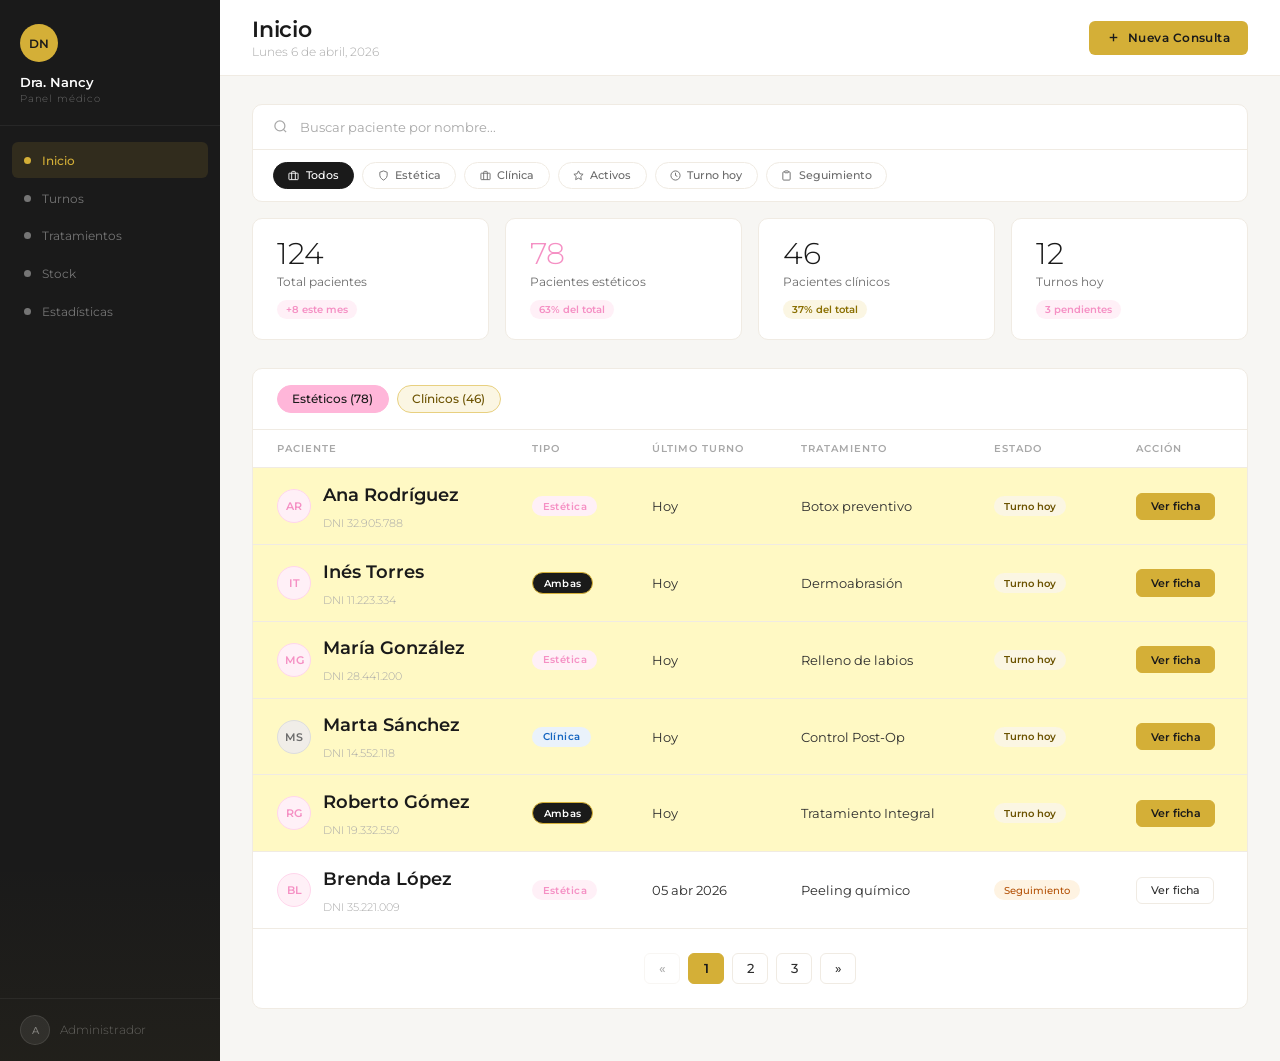
==== commit d342a080: "feat: nueva funcionalidad en nueva_consulta.html (seleccionar cliente)" ====
--- a/sistema_gestion/src/view/pages/dashboard.html
+++ b/sistema_gestion/src/view/pages/dashboard.html
@@ -40,10 +40,10 @@
         <span class="nav-dot"></span>
         Stock
       </button>
-      <div class="nav-item">
+      <button class="nav-item" onclick="window.location.href='estadisticas.html'">
         <span class="nav-dot"></span>
         Estadísticas
-      </div>
+      </button>
     </nav>
 
     <div class="sidebar-footer">
@@ -63,7 +63,7 @@
       <div class="topbar-right">
         <button class="btn-new" onclick="window.location.href='nueva-consulta.html'">
           <svg width="13" height="13" viewBox="0 0 24 24" fill="none" stroke="currentColor" stroke-width="2.5"><line x1="12" y1="5" x2="12" y2="19"/><line x1="5" y1="12" x2="19" y2="12"/></svg>
-          Nuevo paciente
+          Nueva Consulta
         </button>
       </div>
     </div>
--- a/sistema_gestion/css/estilos.css
+++ b/sistema_gestion/css/estilos.css
@@ -695,6 +695,34 @@
 }
 .patient-chip-name{font-size:0.95rem;font-weight:600;color:var(--negro);}
 .patient-chip-sub{font-size:0.72rem;color:var(--gris-light);margin-top:0.15rem;font-weight:300;}
+
+/* --- Patient selector dropdown --- */
+.patient-selector{position:relative;margin-bottom:2rem;}
+.patient-chip-trigger{cursor:pointer;margin-bottom:0;transition:border-color 0.2s;}
+.patient-chip-trigger:hover{border-color:var(--dorado);}
+.patient-chip-info{flex:1;}
+.patient-chip-chevron{color:var(--gris-light);transition:transform 0.22s;flex-shrink:0;}
+.patient-chip-chevron.open{transform:rotate(180deg);}
+.patient-dropdown{
+  position:absolute;top:calc(100% + 6px);left:0;right:0;
+  background:var(--blanco);border:1px solid var(--borde);
+  border-radius:10px;box-shadow:0 8px 24px rgba(0,0,0,0.08);
+  overflow:hidden;z-index:100;
+  display:none;max-height:260px;overflow-y:auto;
+}
+.patient-dropdown.open{display:block;}
+.patient-dropdown-item{
+  display:flex;align-items:center;gap:1rem;
+  padding:0.85rem 1.25rem;cursor:pointer;
+  transition:background 0.15s;
+  border-bottom:1px solid var(--borde);
+}
+.patient-dropdown-item:last-child{border-bottom:none;}
+.patient-dropdown-item:hover{background:var(--crema);}
+.patient-dropdown-item.selected{background:var(--rosa-pale);}
+.patient-dropdown-item .patient-chip-avatar{width:36px;height:36px;font-size:0.78rem;}
+.patient-dropdown-name{font-size:0.88rem;font-weight:600;color:var(--negro);}
+.patient-dropdown-sub{font-size:0.7rem;color:var(--gris-light);margin-top:0.1rem;font-weight:300;}
 
 .form-section{margin-bottom:2rem;}
 .form-section-title{
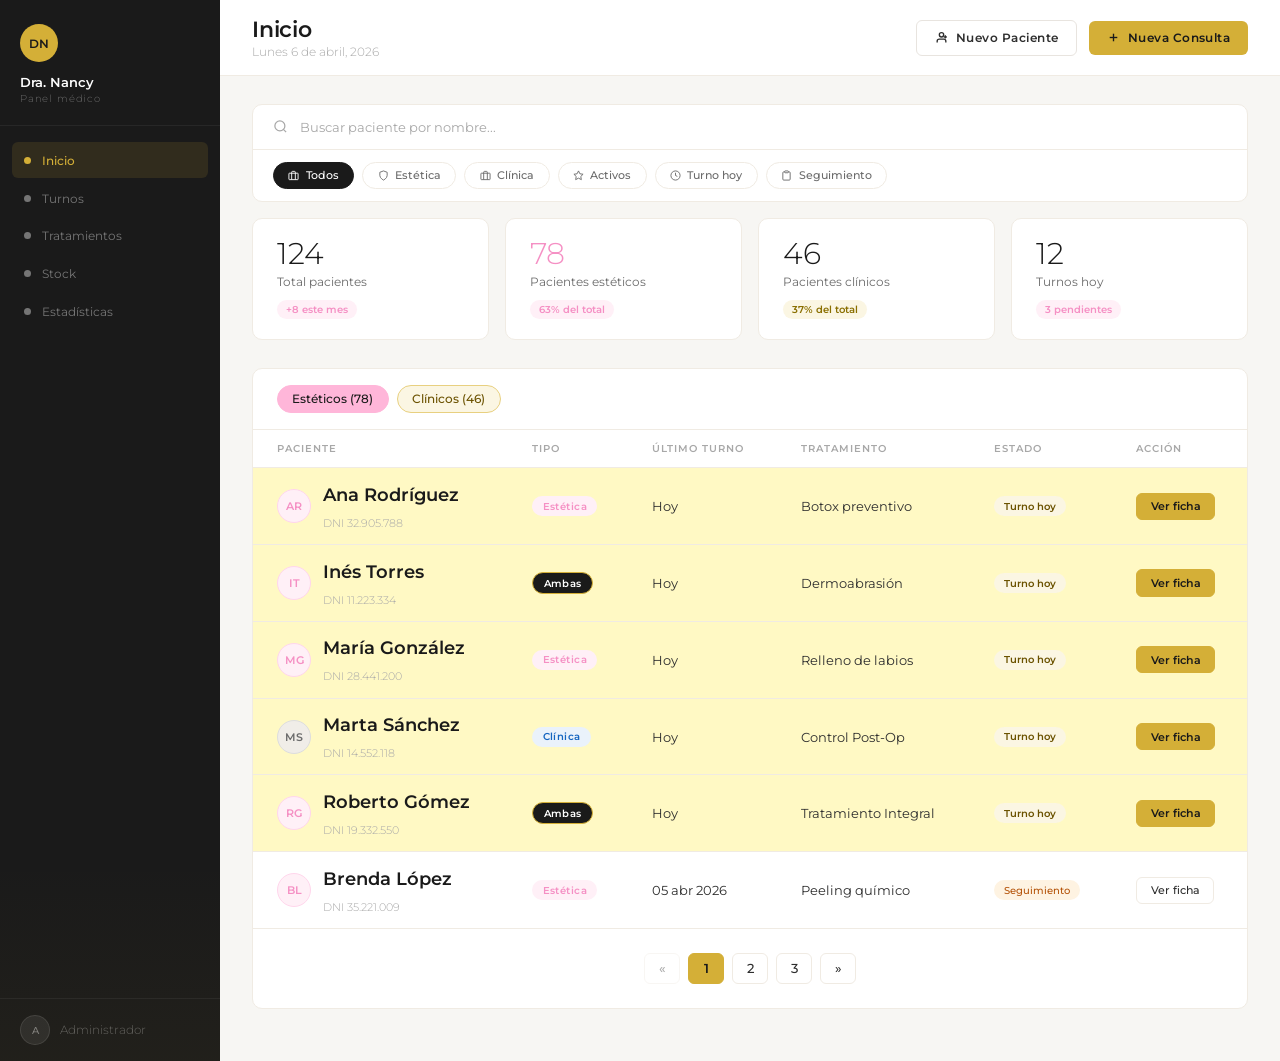
==== commit a6edb027: "Actualiza vistas y agrega alta de paciente" ====
--- a/sistema_gestion/src/view/pages/dashboard.html
+++ b/sistema_gestion/src/view/pages/dashboard.html
@@ -61,6 +61,10 @@
         <p>Lunes 6 de abril, 2026</p>
       </div>
       <div class="topbar-right">
+        <button class="btn-new" style="background:transparent;border:1.5px solid var(--borde-gris);color:var(--negro-mid);" onmouseover="this.style.background='var(--crema)'" onmouseout="this.style.background='transparent'" onclick="window.location.href='alta-paciente.html'">
+          <svg width="13" height="13" viewBox="0 0 24 24" fill="none" stroke="currentColor" stroke-width="2.5"><path d="M20 21v-2a4 4 0 00-4-4H8a4 4 0 00-4 4v2"/><circle cx="12" cy="7" r="4"/><line x1="19" y1="8" x2="19" y2="14"/><line x1="16" y1="11" x2="22" y2="11"/></svg>
+          Nuevo Paciente
+        </button>
         <button class="btn-new" onclick="window.location.href='nueva-consulta.html'">
           <svg width="13" height="13" viewBox="0 0 24 24" fill="none" stroke="currentColor" stroke-width="2.5"><line x1="12" y1="5" x2="12" y2="19"/><line x1="5" y1="12" x2="19" y2="12"/></svg>
           Nueva Consulta
